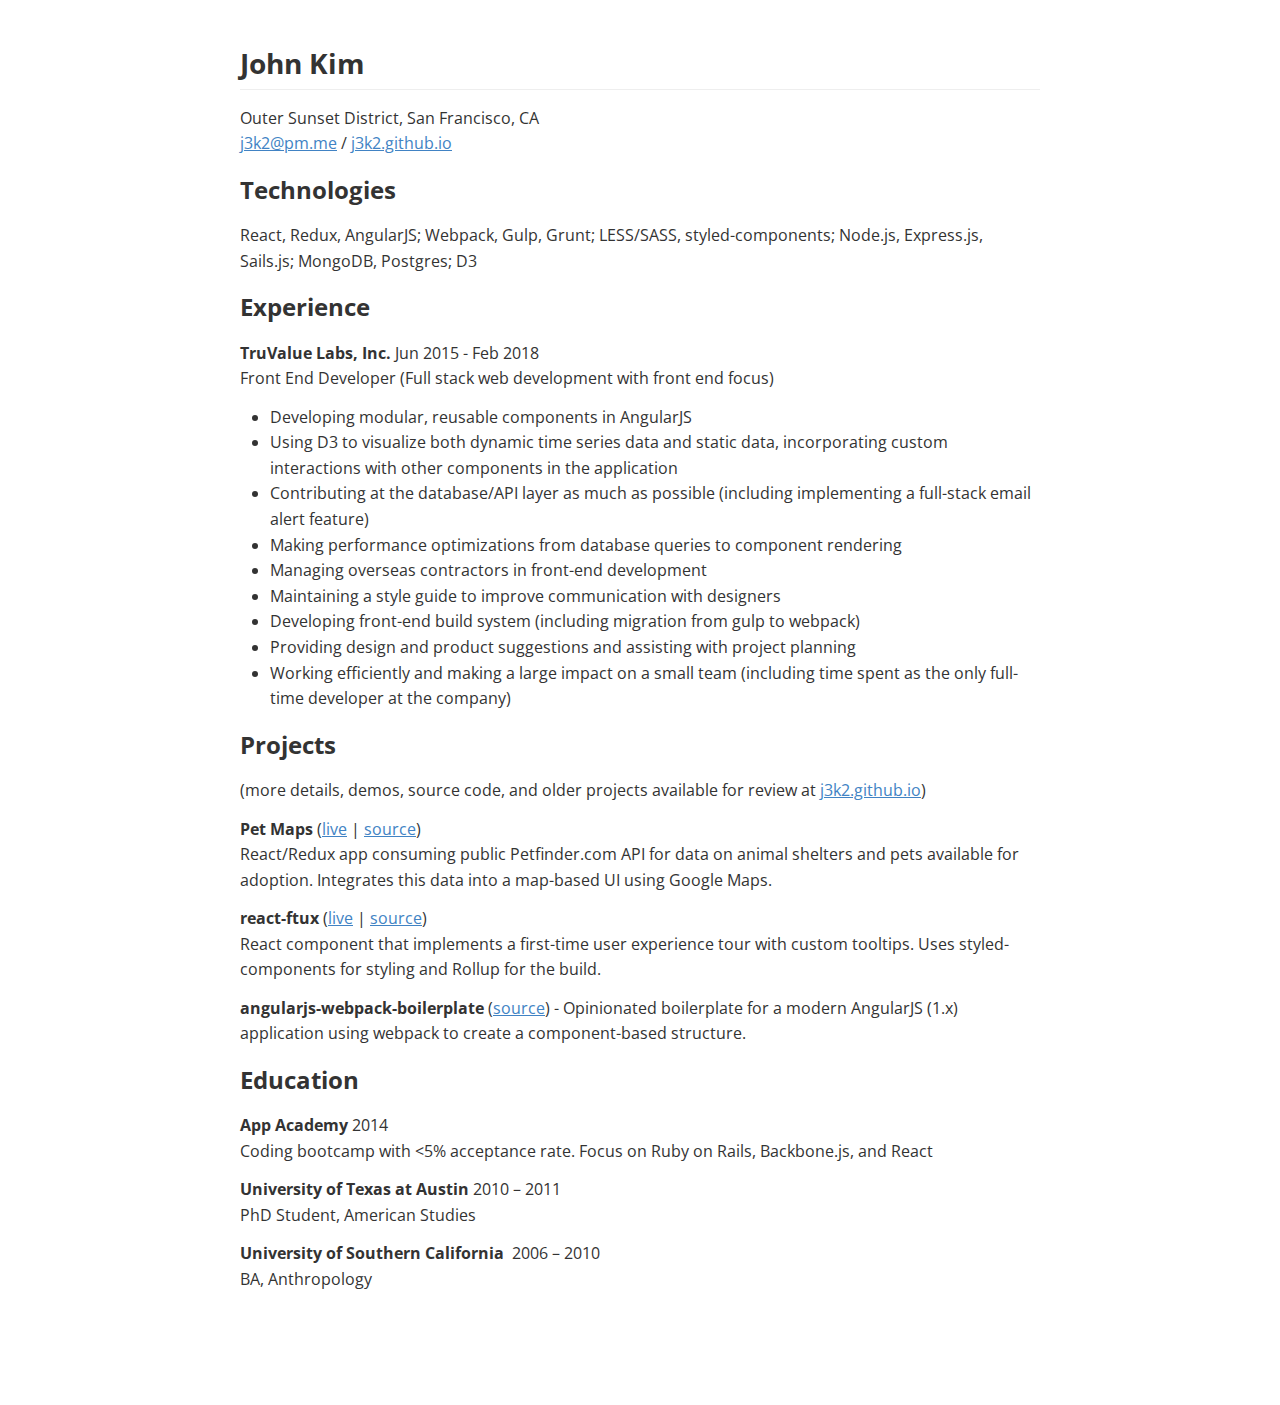
==== john_kim_resume.html @ e8c44da6 "update resume and refactor" ====
<!doctype html>
<html>
<head>
<meta charset='UTF-8'><meta name='viewport' content='width=device-width initial-scale=1'>
<title></title><link href='https://fonts.loli.net/css?family=Open+Sans:400italic,700italic,700,400&subset=latin,latin-ext' rel='stylesheet' type='text/css' /><style type='text/css'>html {overflow-x: initial !important;}:root { --bg-color:#ffffff; --text-color:#333333; --select-text-bg-color:#B5D6FC; --select-text-font-color:auto; --monospace:"Lucida Console",Consolas,"Courier",monospace; }
html { font-size: 14px; background-color: var(--bg-color); color: var(--text-color); font-family: "Helvetica Neue", Helvetica, Arial, sans-serif; -webkit-font-smoothing: antialiased; }
body { margin: 0px; padding: 0px; height: auto; bottom: 0px; top: 0px; left: 0px; right: 0px; font-size: 1rem; line-height: 1.42857; overflow-x: hidden; background: inherit; tab-size: 4; }
iframe { margin: auto; }
a.url { word-break: break-all; }
a:active, a:hover { outline: 0px; }
.in-text-selection, ::selection { text-shadow: none; background: var(--select-text-bg-color); color: var(--select-text-font-color); }
#write { margin: 0px auto; height: auto; width: inherit; word-break: normal; overflow-wrap: break-word; position: relative; white-space: normal; overflow-x: visible; padding-top: 40px; }
#write.first-line-indent p { text-indent: 2em; }
#write.first-line-indent li p, #write.first-line-indent p * { text-indent: 0px; }
#write.first-line-indent li { margin-left: 2em; }
.for-image #write { padding-left: 8px; padding-right: 8px; }
body.typora-export { padding-left: 30px; padding-right: 30px; }
.typora-export .footnote-line, .typora-export li, .typora-export p { white-space: pre-wrap; }
@media screen and (max-width: 500px) {
  body.typora-export { padding-left: 0px; padding-right: 0px; }
  #write { padding-left: 20px; padding-right: 20px; }
  .CodeMirror-sizer { margin-left: 0px !important; }
  .CodeMirror-gutters { display: none !important; }
}
#write li > figure:last-child { margin-bottom: 0.5rem; }
#write ol, #write ul { position: relative; }
img { max-width: 100%; vertical-align: middle; }
button, input, select, textarea { color: inherit; font: inherit; }
input[type="checkbox"], input[type="radio"] { line-height: normal; padding: 0px; }
*, ::after, ::before { box-sizing: border-box; }
#write h1, #write h2, #write h3, #write h4, #write h5, #write h6, #write p, #write pre { width: inherit; }
#write h1, #write h2, #write h3, #write h4, #write h5, #write h6, #write p { position: relative; }
p { line-height: inherit; }
h1, h2, h3, h4, h5, h6 { break-after: avoid-page; break-inside: avoid; orphans: 2; }
p { orphans: 4; }
h1 { font-size: 2rem; }
h2 { font-size: 1.8rem; }
h3 { font-size: 1.6rem; }
h4 { font-size: 1.4rem; }
h5 { font-size: 1.2rem; }
h6 { font-size: 1rem; }
.md-math-block, .md-rawblock, h1, h2, h3, h4, h5, h6, p { margin-top: 1rem; margin-bottom: 1rem; }
.hidden { display: none; }
.md-blockmeta { color: rgb(204, 204, 204); font-weight: 700; font-style: italic; }
a { cursor: pointer; }
sup.md-footnote { padding: 2px 4px; background-color: rgba(238, 238, 238, 0.7); color: rgb(85, 85, 85); border-radius: 4px; cursor: pointer; }
sup.md-footnote a, sup.md-footnote a:hover { color: inherit; text-transform: inherit; text-decoration: inherit; }
#write input[type="checkbox"] { cursor: pointer; width: inherit; height: inherit; }
figure { overflow-x: auto; margin: 1.2em 0px; max-width: calc(100% + 16px); padding: 0px; }
figure > table { margin: 0px !important; }
tr { break-inside: avoid; break-after: auto; }
thead { display: table-header-group; }
table { border-collapse: collapse; border-spacing: 0px; width: 100%; overflow: auto; break-inside: auto; text-align: left; }
table.md-table td { min-width: 32px; }
.CodeMirror-gutters { border-right: 0px; background-color: inherit; }
.CodeMirror-linenumber { user-select: none; }
.CodeMirror { text-align: left; }
.CodeMirror-placeholder { opacity: 0.3; }
.CodeMirror pre { padding: 0px 4px; }
.CodeMirror-lines { padding: 0px; }
div.hr:focus { cursor: none; }
#write pre { white-space: pre-wrap; }
#write.fences-no-line-wrapping pre { white-space: pre; }
#write pre.ty-contain-cm { white-space: normal; }
.CodeMirror-gutters { margin-right: 4px; }
.md-fences { font-size: 0.9rem; display: block; break-inside: avoid; text-align: left; overflow: visible; white-space: pre; background: inherit; position: relative !important; }
.md-diagram-panel { width: 100%; margin-top: 10px; text-align: center; padding-top: 0px; padding-bottom: 8px; overflow-x: auto; }
#write .md-fences.mock-cm { white-space: pre-wrap; }
.md-fences.md-fences-with-lineno { padding-left: 0px; }
#write.fences-no-line-wrapping .md-fences.mock-cm { white-space: pre; overflow-x: auto; }
.md-fences.mock-cm.md-fences-with-lineno { padding-left: 8px; }
.CodeMirror-line, twitterwidget { break-inside: avoid; }
.footnotes { opacity: 0.8; font-size: 0.9rem; margin-top: 1em; margin-bottom: 1em; }
.footnotes + .footnotes { margin-top: 0px; }
.md-reset { margin: 0px; padding: 0px; border: 0px; outline: 0px; vertical-align: top; background: 0px 0px; text-decoration: none; text-shadow: none; float: none; position: static; width: auto; height: auto; white-space: nowrap; cursor: inherit; -webkit-tap-highlight-color: transparent; line-height: normal; font-weight: 400; text-align: left; box-sizing: content-box; direction: ltr; }
li div { padding-top: 0px; }
blockquote { margin: 1rem 0px; }
li .mathjax-block, li p { margin: 0.5rem 0px; }
li { margin: 0px; position: relative; }
blockquote > :last-child { margin-bottom: 0px; }
blockquote > :first-child, li > :first-child { margin-top: 0px; }
.footnotes-area { color: rgb(136, 136, 136); margin-top: 0.714rem; padding-bottom: 0.143rem; white-space: normal; }
#write .footnote-line { white-space: pre-wrap; }
@media print {
  body, html { border: 1px solid transparent; height: 99%; break-after: avoid; break-before: avoid; }
  #write { margin-top: 0px; padding-top: 0px; border-color: transparent !important; }
  .typora-export * { -webkit-print-color-adjust: exact; }
  html.blink-to-pdf { font-size: 13px; }
  .typora-export #write { padding-left: 32px; padding-right: 32px; padding-bottom: 0px; break-after: avoid; }
  .typora-export #write::after { height: 0px; }
}
.footnote-line { margin-top: 0.714em; font-size: 0.7em; }
a img, img a { cursor: pointer; }
pre.md-meta-block { font-size: 0.8rem; min-height: 0.8rem; white-space: pre-wrap; background: rgb(204, 204, 204); display: block; overflow-x: hidden; }
p > .md-image:only-child:not(.md-img-error) img, p > img:only-child { display: block; margin: auto; }
p > .md-image:only-child { display: inline-block; width: 100%; }
#write .MathJax_Display { margin: 0.8em 0px 0px; }
.md-math-block { width: 100%; }
.md-math-block:not(:empty)::after { display: none; }
[contenteditable="true"]:active, [contenteditable="true"]:focus { outline: 0px; box-shadow: none; }
.md-task-list-item { position: relative; list-style-type: none; }
.task-list-item.md-task-list-item { padding-left: 0px; }
.md-task-list-item > input { position: absolute; top: 0px; left: 0px; margin-left: -1.2em; margin-top: calc(1em - 10px); border: none; }
.math { font-size: 1rem; }
.md-toc { min-height: 3.58rem; position: relative; font-size: 0.9rem; border-radius: 10px; }
.md-toc-content { position: relative; margin-left: 0px; }
.md-toc-content::after, .md-toc::after { display: none; }
.md-toc-item { display: block; color: rgb(65, 131, 196); }
.md-toc-item a { text-decoration: none; }
.md-toc-inner:hover { text-decoration: underline; }
.md-toc-inner { display: inline-block; cursor: pointer; }
.md-toc-h1 .md-toc-inner { margin-left: 0px; font-weight: 700; }
.md-toc-h2 .md-toc-inner { margin-left: 2em; }
.md-toc-h3 .md-toc-inner { margin-left: 4em; }
.md-toc-h4 .md-toc-inner { margin-left: 6em; }
.md-toc-h5 .md-toc-inner { margin-left: 8em; }
.md-toc-h6 .md-toc-inner { margin-left: 10em; }
@media screen and (max-width: 48em) {
  .md-toc-h3 .md-toc-inner { margin-left: 3.5em; }
  .md-toc-h4 .md-toc-inner { margin-left: 5em; }
  .md-toc-h5 .md-toc-inner { margin-left: 6.5em; }
  .md-toc-h6 .md-toc-inner { margin-left: 8em; }
}
a.md-toc-inner { font-size: inherit; font-style: inherit; font-weight: inherit; line-height: inherit; }
.footnote-line a:not(.reversefootnote) { color: inherit; }
.md-attr { display: none; }
.md-fn-count::after { content: "."; }
code, pre, samp, tt { font-family: var(--monospace); }
kbd { margin: 0px 0.1em; padding: 0.1em 0.6em; font-size: 0.8em; color: rgb(36, 39, 41); background: rgb(255, 255, 255); border: 1px solid rgb(173, 179, 185); border-radius: 3px; box-shadow: rgba(12, 13, 14, 0.2) 0px 1px 0px, rgb(255, 255, 255) 0px 0px 0px 2px inset; white-space: nowrap; vertical-align: middle; }
.md-comment { color: rgb(162, 127, 3); opacity: 0.8; font-family: var(--monospace); }
code { text-align: left; vertical-align: initial; }
a.md-print-anchor { white-space: pre !important; border-width: initial !important; border-style: none !important; border-color: initial !important; display: inline-block !important; position: absolute !important; width: 1px !important; right: 0px !important; outline: 0px !important; background: 0px 0px !important; text-decoration: initial !important; text-shadow: initial !important; }
.md-inline-math .MathJax_SVG .noError { display: none !important; }
.html-for-mac .inline-math-svg .MathJax_SVG { vertical-align: 0.2px; }
.md-math-block .MathJax_SVG_Display { text-align: center; margin: 0px; position: relative; text-indent: 0px; max-width: none; max-height: none; min-height: 0px; min-width: 100%; width: auto; overflow-y: hidden; display: block !important; }
.MathJax_SVG_Display, .md-inline-math .MathJax_SVG_Display { width: auto; margin: inherit; display: inline-block !important; }
.MathJax_SVG .MJX-monospace { font-family: var(--monospace); }
.MathJax_SVG .MJX-sans-serif { font-family: sans-serif; }
.MathJax_SVG { display: inline; font-style: normal; font-weight: 400; line-height: normal; zoom: 90%; text-indent: 0px; text-align: left; text-transform: none; letter-spacing: normal; word-spacing: normal; overflow-wrap: normal; white-space: nowrap; float: none; direction: ltr; max-width: none; max-height: none; min-width: 0px; min-height: 0px; border: 0px; padding: 0px; margin: 0px; }
.MathJax_SVG * { transition: none 0s ease 0s; }
.MathJax_SVG_Display svg { vertical-align: middle !important; margin-bottom: 0px !important; margin-top: 0px !important; }
.os-windows.monocolor-emoji .md-emoji { font-family: "Segoe UI Symbol", sans-serif; }
.md-diagram-panel > svg { max-width: 100%; }
[lang="mermaid"] svg, [lang="flow"] svg { max-width: 100%; height: auto; }
[lang="mermaid"] .node text { font-size: 1rem; }
table tr th { border-bottom: 0px; }
video { max-width: 100%; display: block; margin: 0px auto; }
iframe { max-width: 100%; width: 100%; border: none; }
.highlight td, .highlight tr { border: 0px; }
svg[id^="mermaidChart"] { line-height: 1em; }
mark { background: rgb(255, 255, 0); color: rgb(0, 0, 0); }
.md-html-inline .md-plain, .md-html-inline strong, mark .md-inline-math, mark strong { color: inherit; }
mark .md-meta { color: rgb(0, 0, 0); opacity: 0.3 !important; }


:root {
    --side-bar-bg-color: #fafafa;
    --control-text-color: #777;
}

@include-when-export url(https://fonts.loli.net/css?family=Open+Sans:400italic,700italic,700,400&subset=latin,latin-ext);

html {
    font-size: 16px;
}

body {
    font-family: "Open Sans","Clear Sans","Helvetica Neue",Helvetica,Arial,sans-serif;
    color: rgb(51, 51, 51);
    line-height: 1.6;
}

#write {
    max-width: 860px;
  	margin: 0 auto;
  	padding: 30px;
    padding-bottom: 100px;
}
#write > ul:first-child,
#write > ol:first-child{
    margin-top: 30px;
}

a {
    color: #4183C4;
}
h1,
h2,
h3,
h4,
h5,
h6 {
    position: relative;
    margin-top: 1rem;
    margin-bottom: 1rem;
    font-weight: bold;
    line-height: 1.4;
    cursor: text;
}
h1:hover a.anchor,
h2:hover a.anchor,
h3:hover a.anchor,
h4:hover a.anchor,
h5:hover a.anchor,
h6:hover a.anchor {
    text-decoration: none;
}
h1 tt,
h1 code {
    font-size: inherit;
}
h2 tt,
h2 code {
    font-size: inherit;
}
h3 tt,
h3 code {
    font-size: inherit;
}
h4 tt,
h4 code {
    font-size: inherit;
}
h5 tt,
h5 code {
    font-size: inherit;
}
h6 tt,
h6 code {
    font-size: inherit;
}
h1 {
    padding-bottom: .3em;
    font-size: 2.25em;
    line-height: 1.2;
    border-bottom: 1px solid #eee;
}
h2 {
   padding-bottom: .3em;
    font-size: 1.75em;
    line-height: 1.225;
    border-bottom: 1px solid #eee;
}
h3 {
    font-size: 1.5em;
    line-height: 1.43;
}
h4 {
    font-size: 1.25em;
}
h5 {
    font-size: 1em;
}
h6 {
   font-size: 1em;
    color: #777;
}
p,
blockquote,
ul,
ol,
dl,
table{
    margin: 0.8em 0;
}
li>ol,
li>ul {
    margin: 0 0;
}
hr {
    height: 2px;
    padding: 0;
    margin: 16px 0;
    background-color: #e7e7e7;
    border: 0 none;
    overflow: hidden;
    box-sizing: content-box;
}

li p.first {
    display: inline-block;
}
ul,
ol {
    padding-left: 30px;
}
ul:first-child,
ol:first-child {
    margin-top: 0;
}
ul:last-child,
ol:last-child {
    margin-bottom: 0;
}
blockquote {
    border-left: 4px solid #dfe2e5;
    padding: 0 15px;
    color: #777777;
}
blockquote blockquote {
    padding-right: 0;
}
table {
    padding: 0;
    word-break: initial;
}
table tr {
    border-top: 1px solid #dfe2e5;
    margin: 0;
    padding: 0;
}
table tr:nth-child(2n),
thead {
    background-color: #f8f8f8;
}
table tr th {
    font-weight: bold;
    border: 1px solid #dfe2e5;
    border-bottom: 0;
    margin: 0;
    padding: 6px 13px;
}
table tr td {
    border: 1px solid #dfe2e5;
    margin: 0;
    padding: 6px 13px;
}
table tr th:first-child,
table tr td:first-child {
    margin-top: 0;
}
table tr th:last-child,
table tr td:last-child {
    margin-bottom: 0;
}

.CodeMirror-lines {
    padding-left: 4px;
}

.code-tooltip {
    box-shadow: 0 1px 1px 0 rgba(0,28,36,.3);
    border-top: 1px solid #eef2f2;
}

.md-fences,
code,
tt {
    border: 1px solid #e7eaed;
    background-color: #f8f8f8;
    border-radius: 3px;
    padding: 0;
    padding: 2px 4px 0px 4px;
    font-size: 0.9em;
}

code {
    background-color: #f3f4f4;
    padding: 0 2px 0 2px;
}

.md-fences {
    margin-bottom: 15px;
    margin-top: 15px;
    padding-top: 8px;
    padding-bottom: 6px;
}


.md-task-list-item > input {
  margin-left: -1.3em;
}

@media print {
    html {
        font-size: 13px;
    }
    table,
    pre {
        page-break-inside: avoid;
    }
    pre {
        word-wrap: break-word;
    }
}

.md-fences {
	background-color: #f8f8f8;
}
#write pre.md-meta-block {
	padding: 1rem;
    font-size: 85%;
    line-height: 1.45;
    background-color: #f7f7f7;
    border: 0;
    border-radius: 3px;
    color: #777777;
    margin-top: 0 !important;
}

.mathjax-block>.code-tooltip {
	bottom: .375rem;
}

.md-mathjax-midline {
    background: #fafafa;
}

#write>h3.md-focus:before{
	left: -1.5625rem;
	top: .375rem;
}
#write>h4.md-focus:before{
	left: -1.5625rem;
	top: .285714286rem;
}
#write>h5.md-focus:before{
	left: -1.5625rem;
	top: .285714286rem;
}
#write>h6.md-focus:before{
	left: -1.5625rem;
	top: .285714286rem;
}
.md-image>.md-meta {
    /*border: 1px solid #ddd;*/
    border-radius: 3px;
    padding: 2px 0px 0px 4px;
    font-size: 0.9em;
    color: inherit;
}

.md-tag {
    color: #a7a7a7;
    opacity: 1;
}

.md-toc { 
    margin-top:20px;
    padding-bottom:20px;
}

.sidebar-tabs {
    border-bottom: none;
}

#typora-quick-open {
    border: 1px solid #ddd;
    background-color: #f8f8f8;
}

#typora-quick-open-item {
    background-color: #FAFAFA;
    border-color: #FEFEFE #e5e5e5 #e5e5e5 #eee;
    border-style: solid;
    border-width: 1px;
}

/** focus mode */
.on-focus-mode blockquote {
    border-left-color: rgba(85, 85, 85, 0.12);
}

header, .context-menu, .megamenu-content, footer{
    font-family: "Segoe UI", "Arial", sans-serif;
}

.file-node-content:hover .file-node-icon,
.file-node-content:hover .file-node-open-state{
    visibility: visible;
}

.mac-seamless-mode #typora-sidebar {
    background-color: #fafafa;
    background-color: var(--side-bar-bg-color);
}

.md-lang {
    color: #b4654d;
}

.html-for-mac .context-menu {
    --item-hover-bg-color: #E6F0FE;
}

#md-notification .btn {
    border: 0;
}

.dropdown-menu .divider {
    border-color: #e5e5e5;
}

.ty-preferences .window-content {
    background-color: #fafafa;
}

.ty-preferences .nav-group-item.active {
    color: white;
    background: #999;
}


</style>
</head>
<body class='typora-export' >
<div  id='write'  class = 'is-node'><h2><a name="john-kim" class="md-header-anchor"></a><span>John Kim</span></h2><p><span>Outer Sunset District, San Francisco, CA</span>
<a href='mailto:j3k2@pm.me'><span>j3k2@pm.me</span></a><span> / </span><a href='https://j3k2.github.io'><span>j3k2.github.io</span></a></p><h3><a name="technologies" class="md-header-anchor"></a><span>Technologies</span></h3><p><span>React, Redux, AngularJS; Webpack, Gulp, Grunt; LESS/SASS, styled-components; Node.js, Express.js, Sails.js; MongoDB, Postgres; D3</span></p><h3><a name="experience" class="md-header-anchor"></a><span>Experience</span></h3><p><strong><span>TruValue Labs, Inc.</span></strong><span> Jun 2015 - Feb 2018 </span>
<span>Front End Developer (Full stack web development with front end focus)</span></p><ul><li><span>Developing modular, reusable components in AngularJS</span></li><li><span>Using D3 to visualize both dynamic time series data and static data, incorporating custom interactions with other components in the application</span></li><li><span>Contributing at the database/API layer as much as possible (including implementing a full-stack email alert feature)</span></li><li><span>Making performance optimizations from database queries to component rendering</span></li><li><span>Managing overseas contractors in front-end development</span></li><li><span>Maintaining a style guide to improve communication with designers</span></li><li><span>Developing front-end build system (including migration from gulp to webpack)</span></li><li><span>Providing design and product suggestions and assisting with project planning </span></li><li><span>Working efficiently and making a large impact on a small team (including time spent as the only full-time developer at the company)</span></li></ul><h3><a name="projects" class="md-header-anchor"></a><span>Projects</span></h3><p><span>(more details, demos, source code, and older projects available for review at </span><a href='https://j3k2.github.io'><span>j3k2.github.io</span></a><span>)</span></p><p><strong><span>Pet Maps</span></strong><span> (</span><a href='https://pet-maps.herokuapp.com'><span>live</span></a><span> | </span><a href='https://github.com/j3k2/pet-maps'><span>source</span></a><span>)</span>
<span>React/Redux app consuming public Petfinder.com API for data on animal shelters and pets available for adoption. Integrates this data into a map-based UI using Google Maps.</span></p><p><strong><span>react-ftux</span></strong><span> (</span><a href='j3k2.github.io/react-ftux'><span>live</span></a><span> | </span><a href='https://github.com/j3k2/react-ftux'><span>source</span></a><span>)</span>
<span>React component that implements a first-time user experience tour with custom tooltips. Uses styled-components for styling and Rollup for the build.</span></p><p><strong><span>angularjs-webpack-boilerplate</span></strong><span> (</span><a href='https://github.com/j3k2/angularjs-webpack-boilerplate'><span>source</span></a><span>) - Opinionated boilerplate for a modern AngularJS (1.x) application using webpack to create a component-based structure.</span></p><h3><a name="education" class="md-header-anchor"></a><span>Education</span></h3><p><strong><span>App Academy</span></strong><span> 2014</span>
<span>Coding bootcamp with &lt;5% acceptance rate. Focus on Ruby on Rails, Backbone.js, and React</span></p><p><strong><span>University of Texas at Austin</span></strong><span> 2010 – 2011 </span>
<span>PhD Student, American Studies</span></p><p><strong><span>University of Southern California</span></strong><span>  2006 – 2010</span>
<span>BA, Anthropology</span></p></div>
</body>
</html>
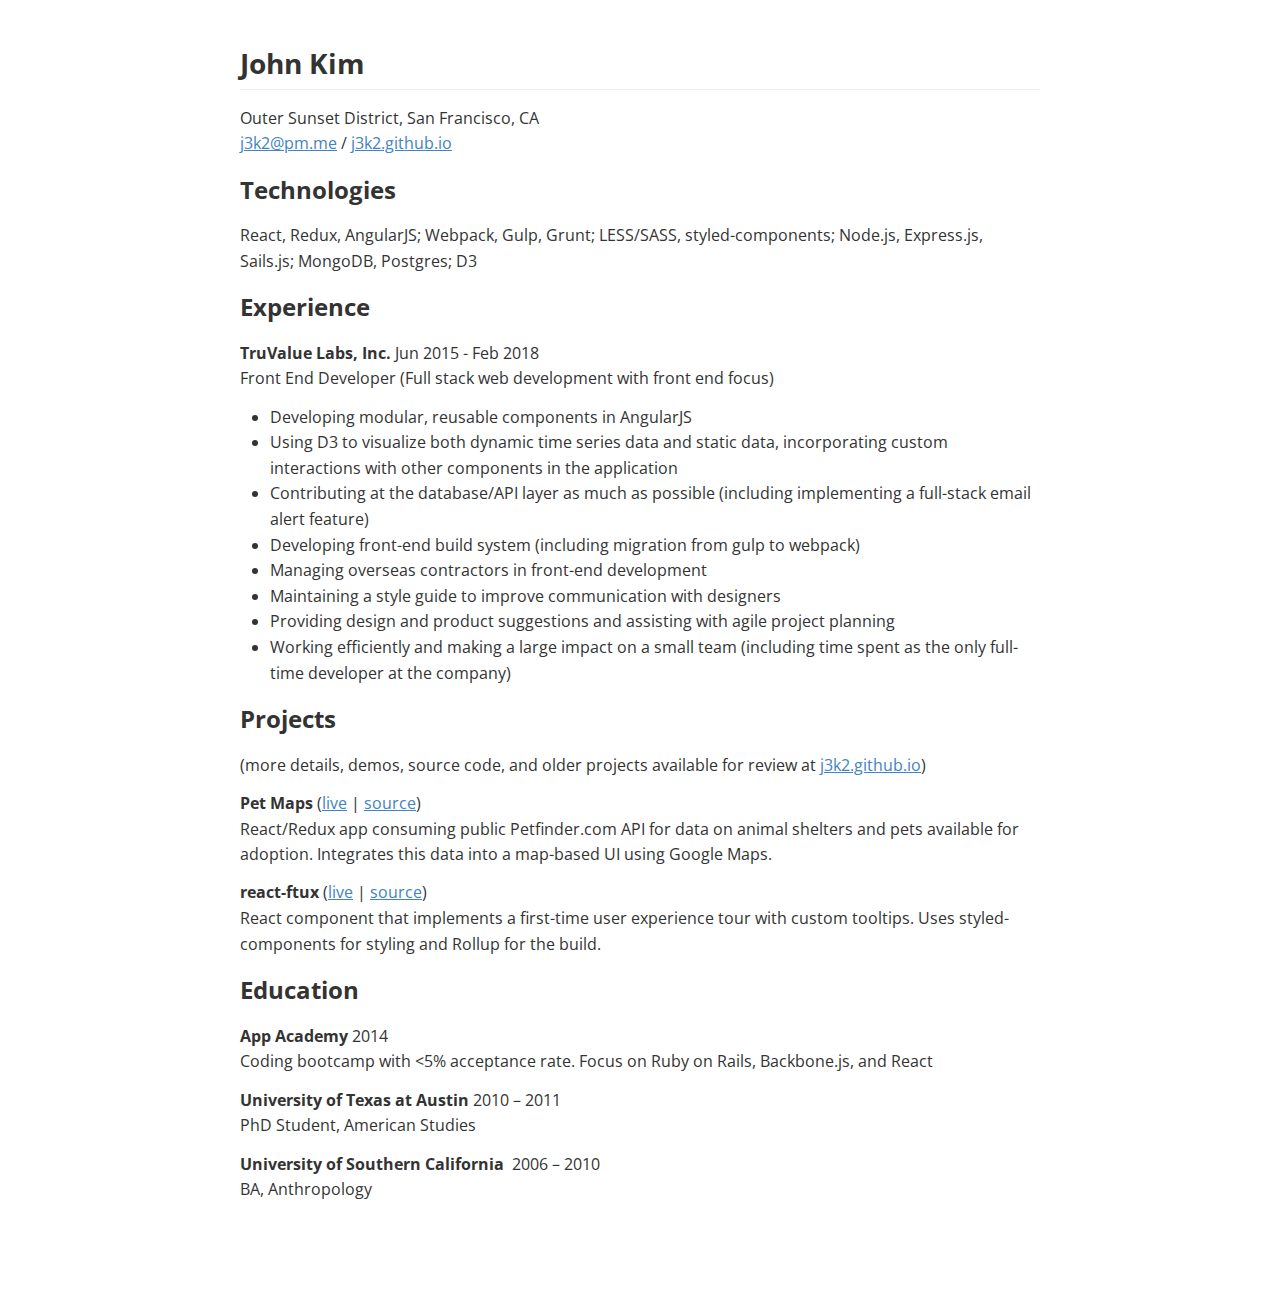
==== commit 33866b36: "update resume and links" ====
--- a/john_kim_resume.html
+++ b/john_kim_resume.html
@@ -2,7 +2,7 @@
 <html>
 <head>
 <meta charset='UTF-8'><meta name='viewport' content='width=device-width initial-scale=1'>
-<title></title><link href='https://fonts.loli.net/css?family=Open+Sans:400italic,700italic,700,400&subset=latin,latin-ext' rel='stylesheet' type='text/css' /><style type='text/css'>html {overflow-x: initial !important;}:root { --bg-color:#ffffff; --text-color:#333333; --select-text-bg-color:#B5D6FC; --select-text-font-color:auto; --monospace:"Lucida Console",Consolas,"Courier",monospace; }
+<title>john_kim_resume</title><link href='https://fonts.loli.net/css?family=Open+Sans:400italic,700italic,700,400&subset=latin,latin-ext' rel='stylesheet' type='text/css' /><style type='text/css'>html {overflow-x: initial !important;}:root { --bg-color:#ffffff; --text-color:#333333; --select-text-bg-color:#B5D6FC; --select-text-font-color:auto; --monospace:"Lucida Console",Consolas,"Courier",monospace; }
 html { font-size: 14px; background-color: var(--bg-color); color: var(--text-color); font-family: "Helvetica Neue", Helvetica, Arial, sans-serif; -webkit-font-smoothing: antialiased; }
 body { margin: 0px; padding: 0px; height: auto; bottom: 0px; top: 0px; left: 0px; right: 0px; font-size: 1rem; line-height: 1.42857; overflow-x: hidden; background: inherit; tab-size: 4; }
 iframe { margin: auto; }
@@ -506,9 +506,9 @@
 <body class='typora-export' >
 <div  id='write'  class = 'is-node'><h2><a name="john-kim" class="md-header-anchor"></a><span>John Kim</span></h2><p><span>Outer Sunset District, San Francisco, CA</span>
 <a href='mailto:j3k2@pm.me'><span>j3k2@pm.me</span></a><span> / </span><a href='https://j3k2.github.io'><span>j3k2.github.io</span></a></p><h3><a name="technologies" class="md-header-anchor"></a><span>Technologies</span></h3><p><span>React, Redux, AngularJS; Webpack, Gulp, Grunt; LESS/SASS, styled-components; Node.js, Express.js, Sails.js; MongoDB, Postgres; D3</span></p><h3><a name="experience" class="md-header-anchor"></a><span>Experience</span></h3><p><strong><span>TruValue Labs, Inc.</span></strong><span> Jun 2015 - Feb 2018 </span>
-<span>Front End Developer (Full stack web development with front end focus)</span></p><ul><li><span>Developing modular, reusable components in AngularJS</span></li><li><span>Using D3 to visualize both dynamic time series data and static data, incorporating custom interactions with other components in the application</span></li><li><span>Contributing at the database/API layer as much as possible (including implementing a full-stack email alert feature)</span></li><li><span>Making performance optimizations from database queries to component rendering</span></li><li><span>Managing overseas contractors in front-end development</span></li><li><span>Maintaining a style guide to improve communication with designers</span></li><li><span>Developing front-end build system (including migration from gulp to webpack)</span></li><li><span>Providing design and product suggestions and assisting with project planning </span></li><li><span>Working efficiently and making a large impact on a small team (including time spent as the only full-time developer at the company)</span></li></ul><h3><a name="projects" class="md-header-anchor"></a><span>Projects</span></h3><p><span>(more details, demos, source code, and older projects available for review at </span><a href='https://j3k2.github.io'><span>j3k2.github.io</span></a><span>)</span></p><p><strong><span>Pet Maps</span></strong><span> (</span><a href='https://pet-maps.herokuapp.com'><span>live</span></a><span> | </span><a href='https://github.com/j3k2/pet-maps'><span>source</span></a><span>)</span>
+<span>Front End Developer (Full stack web development with front end focus)</span></p><ul><li><span>Developing modular, reusable components in AngularJS</span></li><li><span>Using D3 to visualize both dynamic time series data and static data, incorporating custom interactions with other components in the application</span></li><li><span>Contributing at the database/API layer as much as possible (including implementing a full-stack email alert feature)</span></li><li><span>Developing front-end build system (including migration from gulp to webpack)</span></li><li><span>Managing overseas contractors in front-end development</span></li><li><span>Maintaining a style guide to improve communication with designers</span></li><li><span>Providing design and product suggestions and assisting with agile project planning </span></li><li><span>Working efficiently and making a large impact on a small team (including time spent as the only full-time developer at the company)</span></li></ul><h3><a name="projects" class="md-header-anchor"></a><span>Projects</span></h3><p><span>(more details, demos, source code, and older projects available for review at </span><a href='https://j3k2.github.io'><span>j3k2.github.io</span></a><span>)</span></p><p><strong><span>Pet Maps</span></strong><span> (</span><a href='https://pet-maps.herokuapp.com'><span>live</span></a><span> | </span><a href='https://github.com/j3k2/pet-maps'><span>source</span></a><span>)</span>
 <span>React/Redux app consuming public Petfinder.com API for data on animal shelters and pets available for adoption. Integrates this data into a map-based UI using Google Maps.</span></p><p><strong><span>react-ftux</span></strong><span> (</span><a href='j3k2.github.io/react-ftux'><span>live</span></a><span> | </span><a href='https://github.com/j3k2/react-ftux'><span>source</span></a><span>)</span>
-<span>React component that implements a first-time user experience tour with custom tooltips. Uses styled-components for styling and Rollup for the build.</span></p><p><strong><span>angularjs-webpack-boilerplate</span></strong><span> (</span><a href='https://github.com/j3k2/angularjs-webpack-boilerplate'><span>source</span></a><span>) - Opinionated boilerplate for a modern AngularJS (1.x) application using webpack to create a component-based structure.</span></p><h3><a name="education" class="md-header-anchor"></a><span>Education</span></h3><p><strong><span>App Academy</span></strong><span> 2014</span>
+<span>React component that implements a first-time user experience tour with custom tooltips. Uses styled-components for styling and Rollup for the build.</span></p><h3><a name="education" class="md-header-anchor"></a><span>Education</span></h3><p><strong><span>App Academy</span></strong><span> 2014</span>
 <span>Coding bootcamp with &lt;5% acceptance rate. Focus on Ruby on Rails, Backbone.js, and React</span></p><p><strong><span>University of Texas at Austin</span></strong><span> 2010 – 2011 </span>
 <span>PhD Student, American Studies</span></p><p><strong><span>University of Southern California</span></strong><span>  2006 – 2010</span>
 <span>BA, Anthropology</span></p></div>
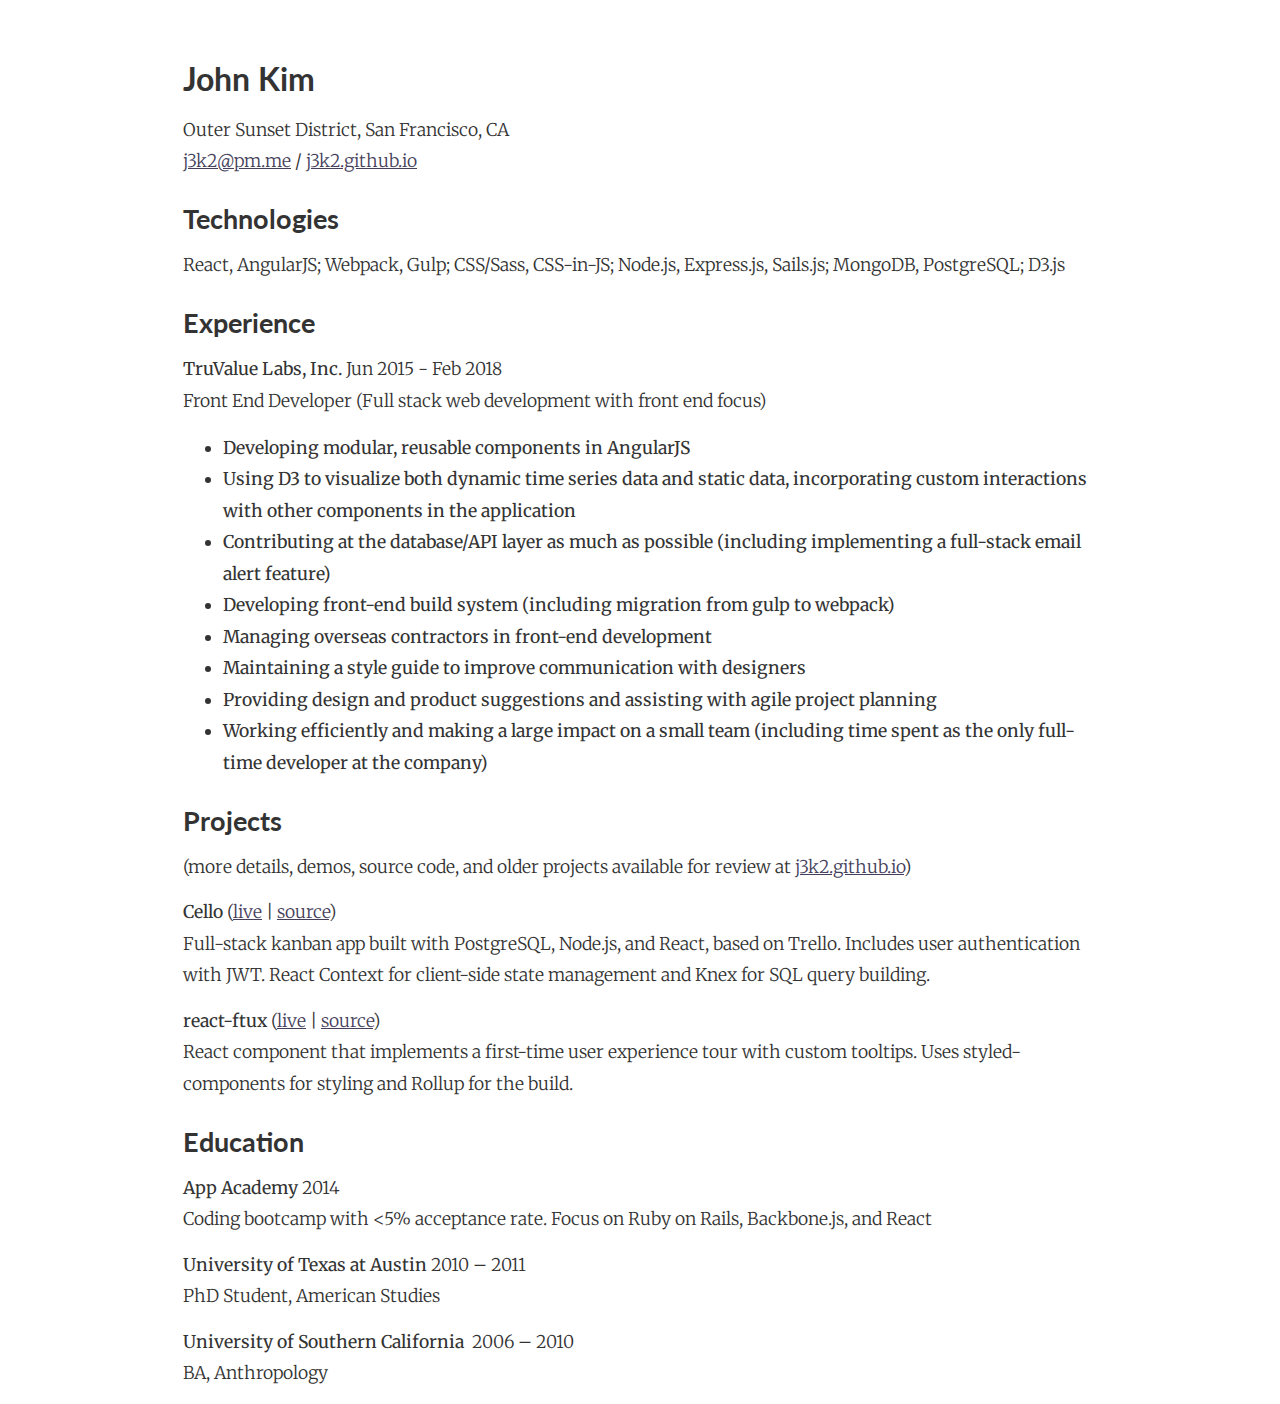
==== commit 9a3e6ba7: "update projects and resume" ====
--- a/john_kim_resume.html
+++ b/john_kim_resume.html
@@ -2,7 +2,7 @@
 <html>
 <head>
 <meta charset='UTF-8'><meta name='viewport' content='width=device-width initial-scale=1'>
-<title>john_kim_resume</title><link href='https://fonts.loli.net/css?family=Open+Sans:400italic,700italic,700,400&subset=latin,latin-ext' rel='stylesheet' type='text/css' /><style type='text/css'>html {overflow-x: initial !important;}:root { --bg-color:#ffffff; --text-color:#333333; --select-text-bg-color:#B5D6FC; --select-text-font-color:auto; --monospace:"Lucida Console",Consolas,"Courier",monospace; }
+<title></title><link href='https://fonts.loli.net/css?family=Merriweather:900,900italic,300,300italic&subset=latin-ext' rel='stylesheet' type='text/css' /><link href='https://fonts.loli.net/css?family=Lato:900,300&subset=latin-ext' rel='stylesheet' type='text/css' /><style type='text/css'>html {overflow-x: initial !important;}:root { --bg-color:#ffffff; --text-color:#333333; --select-text-bg-color:#B5D6FC; --select-text-font-color:auto; --monospace:"Lucida Console",Consolas,"Courier",monospace; }
 html { font-size: 14px; background-color: var(--bg-color); color: var(--text-color); font-family: "Helvetica Neue", Helvetica, Arial, sans-serif; -webkit-font-smoothing: antialiased; }
 body { margin: 0px; padding: 0px; height: auto; bottom: 0px; top: 0px; left: 0px; right: 0px; font-size: 1rem; line-height: 1.42857; overflow-x: hidden; background: inherit; tab-size: 4; }
 iframe { margin: auto; }
@@ -16,6 +16,7 @@
 .for-image #write { padding-left: 8px; padding-right: 8px; }
 body.typora-export { padding-left: 30px; padding-right: 30px; }
 .typora-export .footnote-line, .typora-export li, .typora-export p { white-space: pre-wrap; }
+.typora-export .task-list-item input { pointer-events: none; }
 @media screen and (max-width: 500px) {
   body.typora-export { padding-left: 0px; padding-right: 0px; }
   #write { padding-left: 20px; padding-right: 20px; }
@@ -24,14 +25,14 @@
 }
 #write li > figure:last-child { margin-bottom: 0.5rem; }
 #write ol, #write ul { position: relative; }
-img { max-width: 100%; vertical-align: middle; }
+img { max-width: 100%; vertical-align: middle; image-orientation: from-image; }
 button, input, select, textarea { color: inherit; font: inherit; }
 input[type="checkbox"], input[type="radio"] { line-height: normal; padding: 0px; }
 *, ::after, ::before { box-sizing: border-box; }
 #write h1, #write h2, #write h3, #write h4, #write h5, #write h6, #write p, #write pre { width: inherit; }
 #write h1, #write h2, #write h3, #write h4, #write h5, #write h6, #write p { position: relative; }
 p { line-height: inherit; }
-h1, h2, h3, h4, h5, h6 { break-after: avoid-page; break-inside: avoid; orphans: 2; }
+h1, h2, h3, h4, h5, h6 { break-after: avoid-page; break-inside: avoid; orphans: 4; }
 p { orphans: 4; }
 h1 { font-size: 2rem; }
 h2 { font-size: 1.8rem; }
@@ -47,7 +48,7 @@
 sup.md-footnote a, sup.md-footnote a:hover { color: inherit; text-transform: inherit; text-decoration: inherit; }
 #write input[type="checkbox"] { cursor: pointer; width: inherit; height: inherit; }
 figure { overflow-x: auto; margin: 1.2em 0px; max-width: calc(100% + 16px); padding: 0px; }
-figure > table { margin: 0px !important; }
+figure > table { margin: 0px; }
 tr { break-inside: avoid; break-after: auto; }
 thead { display: table-header-group; }
 table { border-collapse: collapse; border-spacing: 0px; width: 100%; overflow: auto; break-inside: auto; text-align: left; }
@@ -82,22 +83,24 @@
 .footnotes-area { color: rgb(136, 136, 136); margin-top: 0.714rem; padding-bottom: 0.143rem; white-space: normal; }
 #write .footnote-line { white-space: pre-wrap; }
 @media print {
-  body, html { border: 1px solid transparent; height: 99%; break-after: avoid; break-before: avoid; }
+  body, html { border: 1px solid transparent; height: 99%; break-after: avoid; break-before: avoid; font-variant-ligatures: no-common-ligatures; }
   #write { margin-top: 0px; padding-top: 0px; border-color: transparent !important; }
   .typora-export * { -webkit-print-color-adjust: exact; }
   html.blink-to-pdf { font-size: 13px; }
-  .typora-export #write { padding-left: 32px; padding-right: 32px; padding-bottom: 0px; break-after: avoid; }
+  .typora-export #write { break-after: avoid; }
   .typora-export #write::after { height: 0px; }
+  .is-mac table { break-inside: avoid; }
 }
 .footnote-line { margin-top: 0.714em; font-size: 0.7em; }
 a img, img a { cursor: pointer; }
 pre.md-meta-block { font-size: 0.8rem; min-height: 0.8rem; white-space: pre-wrap; background: rgb(204, 204, 204); display: block; overflow-x: hidden; }
 p > .md-image:only-child:not(.md-img-error) img, p > img:only-child { display: block; margin: auto; }
+#write.first-line-indent p > .md-image:only-child:not(.md-img-error) img { left: -2em; position: relative; }
 p > .md-image:only-child { display: inline-block; width: 100%; }
 #write .MathJax_Display { margin: 0.8em 0px 0px; }
 .md-math-block { width: 100%; }
 .md-math-block:not(:empty)::after { display: none; }
-[contenteditable="true"]:active, [contenteditable="true"]:focus { outline: 0px; box-shadow: none; }
+[contenteditable="true"]:active, [contenteditable="true"]:focus, [contenteditable="false"]:active, [contenteditable="false"]:focus { outline: 0px; box-shadow: none; }
 .md-task-list-item { position: relative; list-style-type: none; }
 .task-list-item.md-task-list-item { padding-left: 0px; }
 .md-task-list-item > input { position: absolute; top: 0px; left: 0px; margin-left: -1.2em; margin-top: calc(1em - 10px); border: none; }
@@ -141,7 +144,7 @@
 .MathJax_SVG_Display svg { vertical-align: middle !important; margin-bottom: 0px !important; margin-top: 0px !important; }
 .os-windows.monocolor-emoji .md-emoji { font-family: "Segoe UI Symbol", sans-serif; }
 .md-diagram-panel > svg { max-width: 100%; }
-[lang="mermaid"] svg, [lang="flow"] svg { max-width: 100%; height: auto; }
+[lang="flow"] svg, [lang="mermaid"] svg { max-width: 100%; height: auto; }
 [lang="mermaid"] .node text { font-size: 1rem; }
 table tr th { border-bottom: 0px; }
 video { max-width: 100%; display: block; margin: 0px auto; }
@@ -151,363 +154,482 @@
 mark { background: rgb(255, 255, 0); color: rgb(0, 0, 0); }
 .md-html-inline .md-plain, .md-html-inline strong, mark .md-inline-math, mark strong { color: inherit; }
 mark .md-meta { color: rgb(0, 0, 0); opacity: 0.3 !important; }
-
+@media print {
+  .typora-export h1, .typora-export h2, .typora-export h3, .typora-export h4, .typora-export h5, .typora-export h6 { break-inside: avoid; }
+}
+
+
+@include-when-export url(https://fonts.loli.net/css?family=Merriweather:900,900italic,300,300italic&subset=latin-ext);
+@include-when-export url(https://fonts.loli.net/css?family=Lato:900,300&subset=latin-ext);
 
 :root {
-    --side-bar-bg-color: #fafafa;
-    --control-text-color: #777;
-}
-
-@include-when-export url(https://fonts.loli.net/css?family=Open+Sans:400italic,700italic,700,400&subset=latin,latin-ext);
-
-html {
-    font-size: 16px;
-}
-
-body {
-    font-family: "Open Sans","Clear Sans","Helvetica Neue",Helvetica,Arial,sans-serif;
-    color: rgb(51, 51, 51);
-    line-height: 1.6;
-}
-
-#write {
-    max-width: 860px;
-  	margin: 0 auto;
-  	padding: 30px;
-    padding-bottom: 100px;
-}
-#write > ul:first-child,
-#write > ol:first-child{
-    margin-top: 30px;
-}
-
-a {
-    color: #4183C4;
-}
+	--control-text-color: #777;
+}
+
+/**
+ * forked from pixyll.com
+ * MIT license
+ */
+
 h1,
+.h1,
+.f1 {
+	font-size: 2rem;
+	line-height: 2.5rem;
+}
 h2,
+.h2,
+.f2 {
+	font-size: 1.5rem;
+	line-height: 2rem;
+}
 h3,
+.h3,
+.f3 {
+	font-size: 1.25rem;
+	line-height: 1.5rem;
+}
+p,
+.p,
+.f4,
 h4,
 h5,
-h6 {
-    position: relative;
-    margin-top: 1rem;
-    margin-bottom: 1rem;
-    font-weight: bold;
-    line-height: 1.4;
-    cursor: text;
-}
-h1:hover a.anchor,
-h2:hover a.anchor,
-h3:hover a.anchor,
-h4:hover a.anchor,
-h5:hover a.anchor,
-h6:hover a.anchor {
-    text-decoration: none;
-}
-h1 tt,
-h1 code {
-    font-size: inherit;
-}
-h2 tt,
-h2 code {
-    font-size: inherit;
-}
-h3 tt,
-h3 code {
-    font-size: inherit;
-}
-h4 tt,
-h4 code {
-    font-size: inherit;
-}
-h5 tt,
-h5 code {
-    font-size: inherit;
-}
-h6 tt,
-h6 code {
-    font-size: inherit;
-}
-h1 {
-    padding-bottom: .3em;
-    font-size: 2.25em;
-    line-height: 1.2;
-    border-bottom: 1px solid #eee;
-}
-h2 {
-   padding-bottom: .3em;
-    font-size: 1.75em;
-    line-height: 1.225;
-    border-bottom: 1px solid #eee;
-}
-h3 {
-    font-size: 1.5em;
-    line-height: 1.43;
-}
+h6,
+dl,
+ol,
+ul,
+pre[cid],
+div[cid],
+#typora-source {
+	font-size: 1.125rem;
+	line-height: 1.5rem;
+}
+
 h4 {
-    font-size: 1.25em;
-}
-h5 {
-    font-size: 1em;
-}
-h6 {
-   font-size: 1em;
-    color: #777;
-}
-p,
-blockquote,
-ul,
-ol,
-dl,
-table{
-    margin: 0.8em 0;
-}
-li>ol,
-li>ul {
-    margin: 0 0;
-}
-hr {
-    height: 2px;
-    padding: 0;
-    margin: 16px 0;
-    background-color: #e7e7e7;
-    border: 0 none;
-    overflow: hidden;
-    box-sizing: content-box;
-}
-
-li p.first {
-    display: inline-block;
-}
-ul,
-ol {
-    padding-left: 30px;
-}
-ul:first-child,
-ol:first-child {
-    margin-top: 0;
-}
-ul:last-child,
-ol:last-child {
-    margin-bottom: 0;
-}
+	font-size: 1.13rem;
+}
+/*
+ Pixyll
+ A simple, beautiful theme for Jekyll that emphasizes content rather than aesthetic fluff.
+ Best served with BASSCSS (http://jxnblk.github.io/basscss)
+ Crafted with <3 by John Otander (@4lpine) - ©2015 John Otander MIT License http://opensource.org/licenses/MIT
+
+*/
+
+body {
+	font-family: "Merriweather", "PT Serif", Georgia, "Times New Roman", "STSong", Serif;
+	line-height: 1.5rem;
+	font-weight: 400;
+}
+
+#write {
+	max-width: 914px;
+	color: #333;
+}
+
+@media only screen and (min-width: 1400px) {
+	#write {
+		max-width: 1100px;
+	}
+}
+
+@media only screen and (min-width: 1700px) {
+	#write {
+		max-width: 1200px;
+	}
+}
+
+img {
+	width: auto;
+	max-width: 100%;
+}
+body {
+	font-size: 1.5rem;
+	box-sizing: border-box;
+	-moz-box-sizing: border-box;
+	-webkit-box-sizing: border-box;
+}
+
+.ty-table-edit {
+	background: #ededed;
+}
+
+table {
+	width: 100%;
+	font-size: 1.125rem;
+}
+table > thead > tr > th,
+table > thead > tr > td,
+table > tbody > tr > th,
+table > tbody > tr > td,
+table > tfoot > tr > th,
+table > tfoot > tr > td {
+	padding: 12px;
+	line-height: 1.2;
+	vertical-align: top;
+	border-top: 1px solid #333;
+}
+table > thead > tr > th {
+	vertical-align: bottom;
+	border-bottom: 2px solid #333;
+}
+table > caption + thead > tr:first-child > th,
+table > caption + thead > tr:first-child > td,
+table > colgroup + thead > tr:first-child > th,
+table > colgroup + thead > tr:first-child > td,
+table > thead:first-child > tr:first-child > th,
+table > thead:first-child > tr:first-child > td {
+	border-top: 0;
+}
+table > tbody + tbody {
+	border-top: 2px solid #333;
+}
+p {
+	font-weight: 300;
+	line-height: 1.5;
+}
+abbr {
+	border-bottom: 1px black dotted;
+	cursor: help;
+}
+pre,
+code {
+	font-family: Menlo, Monaco, "Courier New", monospace;
+}
+
+code,
+.md-fences  {
+	color: #7a7a7a;
+}
+
+.md-fences {
+	padding: 1.125em;
+	margin-bottom: 0.88em;
+	font-size: 1rem;
+	border: 1px solid #7a7a7a;
+	padding-bottom: 0.5rem;
+	padding-top: 0.5rem;
+}
+
 blockquote {
-    border-left: 4px solid #dfe2e5;
-    padding: 0 15px;
-    color: #777777;
-}
-blockquote blockquote {
-    padding-right: 0;
-}
-table {
-    padding: 0;
-    word-break: initial;
-}
-table tr {
-    border-top: 1px solid #dfe2e5;
-    margin: 0;
-    padding: 0;
-}
-table tr:nth-child(2n),
-thead {
-    background-color: #f8f8f8;
-}
-table tr th {
-    font-weight: bold;
-    border: 1px solid #dfe2e5;
-    border-bottom: 0;
-    margin: 0;
-    padding: 6px 13px;
-}
-table tr td {
-    border: 1px solid #dfe2e5;
-    margin: 0;
-    padding: 6px 13px;
-}
-table tr th:first-child,
-table tr td:first-child {
-    margin-top: 0;
-}
-table tr th:last-child,
-table tr td:last-child {
-    margin-bottom: 0;
-}
-
-.CodeMirror-lines {
-    padding-left: 4px;
-}
-
+	padding: 1.33em;
+	font-style: italic;
+	border-left: 5px solid #7a7a7a;
+	color: #555;
+}
+blockquote em {
+	color: #000;
+}
+blockquote footer {
+	font-size: .85rem;
+	font-style: normal;
+	background-color: #fff;
+	color: #7a7a7a;
+	border-color: transparent;
+}
+h1,
+.h1,
+h2,
+.h2,
+h3,
+.h3,
+h4,
+.h4,
+h5,
+.h5,
+h6,
+.h6 {
+	font-family: "Lato", 'Helvetica Neue', Helvetica, sans-serif;
+	font-weight: bold;
+	line-height: 1.2;
+	margin: 1em 0 0.5em;
+}
+@media screen and (min-width: 48em) {
+	.h1,
+	h1 {
+		font-size: 3.250rem;
+	}
+	.h2,
+	h2 {
+		font-size: 2.298rem;
+	}
+	.h3,
+	h3 {
+		font-size: 1.625rem;
+	}
+	.h4,
+	h4 {
+		font-size: 1.3rem;
+	}
+	#write>h4.md-focus:before,
+	#write>h5.md-focus:before,
+	#write>h6.md-focus:before{
+		top: 1px;
+	}
+	.p,
+	p,
+	li {
+		font-size: 1.25rem;
+		line-height: 1.8;
+	}
+	table {
+		font-size: 1.25rem;
+	}
+}
+@media (max-width: 48em) {
+	blockquote {
+		margin-left: 1rem;
+		margin-right: 0;
+		padding: 0.5em;
+	}
+	.h1,
+	h1 {
+		font-size: 2.827rem;
+	}
+	.h2,
+	h2 {
+		font-size: 1.999rem;
+	}
+	.h3,
+	h3 {
+		font-size: 1.413rem;
+	}
+	.h4,
+	h4 {
+		font-size: 1.3rem;
+	}
+}
+@media screen and (min-width: 64em) {
+	.h1,
+	h1 {
+		font-size: 4.498rem;
+	}
+	.h2,
+	h2 {
+		font-size: 2.29rem;
+	}
+	.h3,
+	h3 {
+		font-size: 1.9rem;
+	}
+	.h4,
+	h4 {
+		font-size: 1.591rem;
+	}
+	#write>h4.md-focus:before{
+		top:4px;
+	}
+}
+a {
+	color: #463F5C;
+	text-decoration: underline;
+}
+
+#write {
+	padding-top: 2rem;
+}
+
+#write pre.md-meta-block {
+	min-height: 35px;
+	padding: 0.5em 1em;
+	white-space: pre;
+	border: 0px;
+
+	border-left: 30px #f8f8f8 solid;
+	border-right: 30px #f8f8f8 solid;
+	width: 100vw;
+	max-width: calc(100% + 60px);
+
+	margin-left: -30px;
+	margin-bottom: 2em;
+	margin-top: -2010px;
+	padding-top: 2000px;
+	padding-bottom: 10px;
+	line-height: 1.5em;
+	color: #7a7a7a;
+	background-color: #fafafa;
+	font-family: 'Lato', 'Helvetica Neue', Helvetica, sans-serif;
+	font-weight: 300;
+	clear: both;
+	padding-left: 0;
+	font-size:1.125rem;
+}
+.md-image>.md-meta {
+	color: #463F5C
+}
+.footnotes {
+	font-size:1.1rem;
+}
+.md-tag {
+	font-family: 'Lato', 'Helvetica Neue', Helvetica, sans-serif;
+}
 .code-tooltip {
-    box-shadow: 0 1px 1px 0 rgba(0,28,36,.3);
-    border-top: 1px solid #eef2f2;
-}
-
-.md-fences,
-code,
-tt {
-    border: 1px solid #e7eaed;
-    background-color: #f8f8f8;
-    border-radius: 3px;
-    padding: 0;
-    padding: 2px 4px 0px 4px;
-    font-size: 0.9em;
-}
-
-code {
-    background-color: #f3f4f4;
-    padding: 0 2px 0 2px;
-}
-
-.md-fences {
-    margin-bottom: 15px;
-    margin-top: 15px;
-    padding-top: 8px;
-    padding-bottom: 6px;
-}
-
-
-.md-task-list-item > input {
-  margin-left: -1.3em;
-}
-
-@media print {
-    html {
-        font-size: 13px;
-    }
-    table,
-    pre {
-        page-break-inside: avoid;
-    }
-    pre {
-        word-wrap: break-word;
-    }
-}
-
-.md-fences {
-	background-color: #f8f8f8;
-}
-#write pre.md-meta-block {
-	padding: 1rem;
-    font-size: 85%;
-    line-height: 1.45;
-    background-color: #f7f7f7;
-    border: 0;
-    border-radius: 3px;
-    color: #777777;
-    margin-top: 0 !important;
-}
-
-.mathjax-block>.code-tooltip {
-	bottom: .375rem;
+	background: white;
+}
+.code-tooltip-content {
+	font-size: 1.1rem;
+}
+
+.task-list{
+	padding-left: 0;
+}
+
+.md-task-list-item {
+	padding-left:34px;
+}
+
+.md-task-list-item > input{
+	width: 1.25rem;
+	height: 1.25rem;
+	display: block;
+	-webkit-appearance: initial;
+	top: -0.2rem;
+	margin-left: -1.6em;
+	margin-top: calc(1rem - 7px);
+	border: none;
+}
+
+.md-task-list-item > input:focus{
+	outline: none;
+	box-shadow: none;
+}
+
+.md-task-list-item > input:before{
+	border: 1px solid #555;
+	border-radius: 1.5rem;
+	width: 1.5rem;
+	height: 1.5rem;
+	background: #fff;
+	content: ' ';
+	transition: background-color 200ms ease-in-out;
+	display: block;
+}
+
+.md-task-list-item > input:checked:before,
+.md-task-list-item > input[checked]:before{
+	background: #333;
+	border-width: 2px;
+	display:inline-block;
+	transition: background-color 200ms ease-in-out;
+}
+
+.md-task-list-item > input:checked:after,
+.md-task-list-item > input[checked]:after {
+	opacity: 1;
+}
+
+.md-task-list-item > input:after {
+	opacity: 1;
+	-webkit-transition: opacity 0.05s ease-in-out;
+	-moz-transition: opacity 0.05s ease-in-out;
+	transition: opacity 0.05s ease-in-out;
+	-webkit-transform: rotate(-45deg);
+	-moz-transform: rotate(-45deg);
+	transform: rotate(-45deg);
+	position: absolute;
+	top: 0.4375rem;
+	left: 0.28125rem;
+	width: 0.9375rem;
+	height: 0.5rem;
+	border: 3px solid #fff;
+	border-top: 0;
+	border-right: 0;
+	content: ' ';
+	opacity: 0;
+}
+
+.md-tag {
+	color:inherit;
+}
+
+.md-toc:focus .md-toc-content{
+	margin-top: 19px;
+}
+
+#typora-sidebar {
+	font-size:1rem !important;
+}
+
+.html-for-mac #typora-sidebar {
+	background-color:white;
+}
+
+.outline-content li, .outline-content ul {
+	font-size:1rem !important;
+}
+
+.outline-title {
+	line-height: inherit;
+	margin-top: 10px;
+}
+
+.outline-expander {
+	width: 18px;
+}
+
+.outline-expander:before {
+ 	content: "+";
+	font-family: inherit;
+	color: rgb(108, 108, 108); 
+  	font-size: 1.5rem;
+ 	top: 0.1rem;
+}
+
+.outline-expander:hover:before {
+	content: "+";
+}
+
+.outline-item-open>.outline-item>.outline-expander:before{
+	content: "-";
+}
+
+/** source code mode */
+#typora-source {
+	font-family: Courier, monospace;
+    color: #6A6A6A;
+}
+
+.os-windows #typora-source {
+	font-family: inherit;
+}
+
+.cm-s-typora-default .cm-header, 
+.cm-s-typora-default .cm-property,
+.CodeMirror.cm-s-typora-default div.CodeMirror-cursor {
+	color: #428bca;
+}
+
+.cm-s-typora-default .cm-atom, .cm-s-typora-default .cm-number {
+	color: #777777;
+}
+
+.md-diagram-panel {
+	margin-top: 24px;
+	margin-left: -1.2em;
 }
 
 .md-mathjax-midline {
-    background: #fafafa;
-}
-
-#write>h3.md-focus:before{
-	left: -1.5625rem;
-	top: .375rem;
-}
-#write>h4.md-focus:before{
-	left: -1.5625rem;
-	top: .285714286rem;
-}
-#write>h5.md-focus:before{
-	left: -1.5625rem;
-	top: .285714286rem;
-}
-#write>h6.md-focus:before{
-	left: -1.5625rem;
-	top: .285714286rem;
-}
-.md-image>.md-meta {
-    /*border: 1px solid #ddd;*/
-    border-radius: 3px;
-    padding: 2px 0px 0px 4px;
-    font-size: 0.9em;
-    color: inherit;
-}
-
-.md-tag {
-    color: #a7a7a7;
-    opacity: 1;
-}
-
-.md-toc { 
-    margin-top:20px;
-    padding-bottom:20px;
-}
-
-.sidebar-tabs {
-    border-bottom: none;
-}
-
-#typora-quick-open {
-    border: 1px solid #ddd;
-    background-color: #f8f8f8;
-}
-
-#typora-quick-open-item {
-    background-color: #FAFAFA;
-    border-color: #FEFEFE #e5e5e5 #e5e5e5 #eee;
-    border-style: solid;
-    border-width: 1px;
-}
-
-/** focus mode */
-.on-focus-mode blockquote {
-    border-left-color: rgba(85, 85, 85, 0.12);
-}
-
-header, .context-menu, .megamenu-content, footer{
-    font-family: "Segoe UI", "Arial", sans-serif;
-}
-
-.file-node-content:hover .file-node-icon,
-.file-node-content:hover .file-node-open-state{
-    visibility: visible;
-}
-
-.mac-seamless-mode #typora-sidebar {
-    background-color: #fafafa;
-    background-color: var(--side-bar-bg-color);
-}
-
-.md-lang {
-    color: #b4654d;
-}
-
-.html-for-mac .context-menu {
-    --item-hover-bg-color: #E6F0FE;
-}
-
-#md-notification .btn {
-    border: 0;
+	background: #fafafa;
+}
+
+.enable-diagrams pre.md-fences[lang="sequence"] .code-tooltip,
+.enable-diagrams pre.md-fences[lang="flow"] .code-tooltip,
+.enable-diagrams pre.md-fences[lang="mermaid"] .code-tooltip {
+    bottom: -3.4em;
 }
 
 .dropdown-menu .divider {
-    border-color: #e5e5e5;
-}
-
-.ty-preferences .window-content {
-    background-color: #fafafa;
-}
-
-.ty-preferences .nav-group-item.active {
-    color: white;
-    background: #999;
+	border-color: #e5e5e5;
 }
 
 
 </style>
 </head>
-<body class='typora-export' >
-<div  id='write'  class = 'is-node'><h2><a name="john-kim" class="md-header-anchor"></a><span>John Kim</span></h2><p><span>Outer Sunset District, San Francisco, CA</span>
-<a href='mailto:j3k2@pm.me'><span>j3k2@pm.me</span></a><span> / </span><a href='https://j3k2.github.io'><span>j3k2.github.io</span></a></p><h3><a name="technologies" class="md-header-anchor"></a><span>Technologies</span></h3><p><span>React, Redux, AngularJS; Webpack, Gulp, Grunt; LESS/SASS, styled-components; Node.js, Express.js, Sails.js; MongoDB, Postgres; D3</span></p><h3><a name="experience" class="md-header-anchor"></a><span>Experience</span></h3><p><strong><span>TruValue Labs, Inc.</span></strong><span> Jun 2015 - Feb 2018 </span>
-<span>Front End Developer (Full stack web development with front end focus)</span></p><ul><li><span>Developing modular, reusable components in AngularJS</span></li><li><span>Using D3 to visualize both dynamic time series data and static data, incorporating custom interactions with other components in the application</span></li><li><span>Contributing at the database/API layer as much as possible (including implementing a full-stack email alert feature)</span></li><li><span>Developing front-end build system (including migration from gulp to webpack)</span></li><li><span>Managing overseas contractors in front-end development</span></li><li><span>Maintaining a style guide to improve communication with designers</span></li><li><span>Providing design and product suggestions and assisting with agile project planning </span></li><li><span>Working efficiently and making a large impact on a small team (including time spent as the only full-time developer at the company)</span></li></ul><h3><a name="projects" class="md-header-anchor"></a><span>Projects</span></h3><p><span>(more details, demos, source code, and older projects available for review at </span><a href='https://j3k2.github.io'><span>j3k2.github.io</span></a><span>)</span></p><p><strong><span>Pet Maps</span></strong><span> (</span><a href='https://pet-maps.herokuapp.com'><span>live</span></a><span> | </span><a href='https://github.com/j3k2/pet-maps'><span>source</span></a><span>)</span>
-<span>React/Redux app consuming public Petfinder.com API for data on animal shelters and pets available for adoption. Integrates this data into a map-based UI using Google Maps.</span></p><p><strong><span>react-ftux</span></strong><span> (</span><a href='j3k2.github.io/react-ftux'><span>live</span></a><span> | </span><a href='https://github.com/j3k2/react-ftux'><span>source</span></a><span>)</span>
+<body class='typora-export'>
+<div id='write'  class=''><h2><a name="john-kim" class="md-header-anchor"></a><span>John Kim</span></h2><p><span>Outer Sunset District, San Francisco, CA</span>
+<a href='mailto:j3k2@pm.me'><span>j3k2@pm.me</span></a><span> / </span><a href='https://j3k2.github.io'><span>j3k2.github.io</span></a></p><h3><a name="technologies" class="md-header-anchor"></a><span>Technologies</span></h3><p><span>React, AngularJS; Webpack, Gulp; CSS/Sass, CSS-in-JS; Node.js, Express.js, Sails.js; MongoDB, PostgreSQL; D3.js</span></p><h3><a name="experience" class="md-header-anchor"></a><span>Experience</span></h3><p><strong><span>TruValue Labs, Inc.</span></strong><span> Jun 2015 - Feb 2018 </span>
+<span>Front End Developer (Full stack web development with front end focus)</span></p><ul><li><span>Developing modular, reusable components in AngularJS</span></li><li><span>Using D3 to visualize both dynamic time series data and static data, incorporating custom interactions with other components in the application</span></li><li><span>Contributing at the database/API layer as much as possible (including implementing a full-stack email alert feature)</span></li><li><span>Developing front-end build system (including migration from gulp to webpack)</span></li><li><span>Managing overseas contractors in front-end development</span></li><li><span>Maintaining a style guide to improve communication with designers</span></li><li><span>Providing design and product suggestions and assisting with agile project planning </span></li><li><span>Working efficiently and making a large impact on a small team (including time spent as the only full-time developer at the company)</span></li></ul><h3><a name="projects" class="md-header-anchor"></a><span>Projects</span></h3><p><span>(more details, demos, source code, and older projects available for review at </span><a href='https://j3k2.github.io'><span>j3k2.github.io</span></a><span>)</span></p><p><strong><span>Cello</span></strong><span> (</span><a href='https://celloapp.herokuapp.com'><span>live</span></a><span> | </span><a href='https://github.com/j3k2/cello'><span>source</span></a><span>)</span>
+<span>Full-stack kanban app built with PostgreSQL, Node.js, and React, based on Trello. Includes user authentication with JWT. React Context for client-side state management and Knex for SQL query building.</span></p><p><strong><span>react-ftux</span></strong><span> (</span><a href='j3k2.github.io/react-ftux'><span>live</span></a><span> | </span><a href='https://github.com/j3k2/react-ftux'><span>source</span></a><span>)</span>
 <span>React component that implements a first-time user experience tour with custom tooltips. Uses styled-components for styling and Rollup for the build.</span></p><h3><a name="education" class="md-header-anchor"></a><span>Education</span></h3><p><strong><span>App Academy</span></strong><span> 2014</span>
 <span>Coding bootcamp with &lt;5% acceptance rate. Focus on Ruby on Rails, Backbone.js, and React</span></p><p><strong><span>University of Texas at Austin</span></strong><span> 2010 – 2011 </span>
 <span>PhD Student, American Studies</span></p><p><strong><span>University of Southern California</span></strong><span>  2006 – 2010</span>
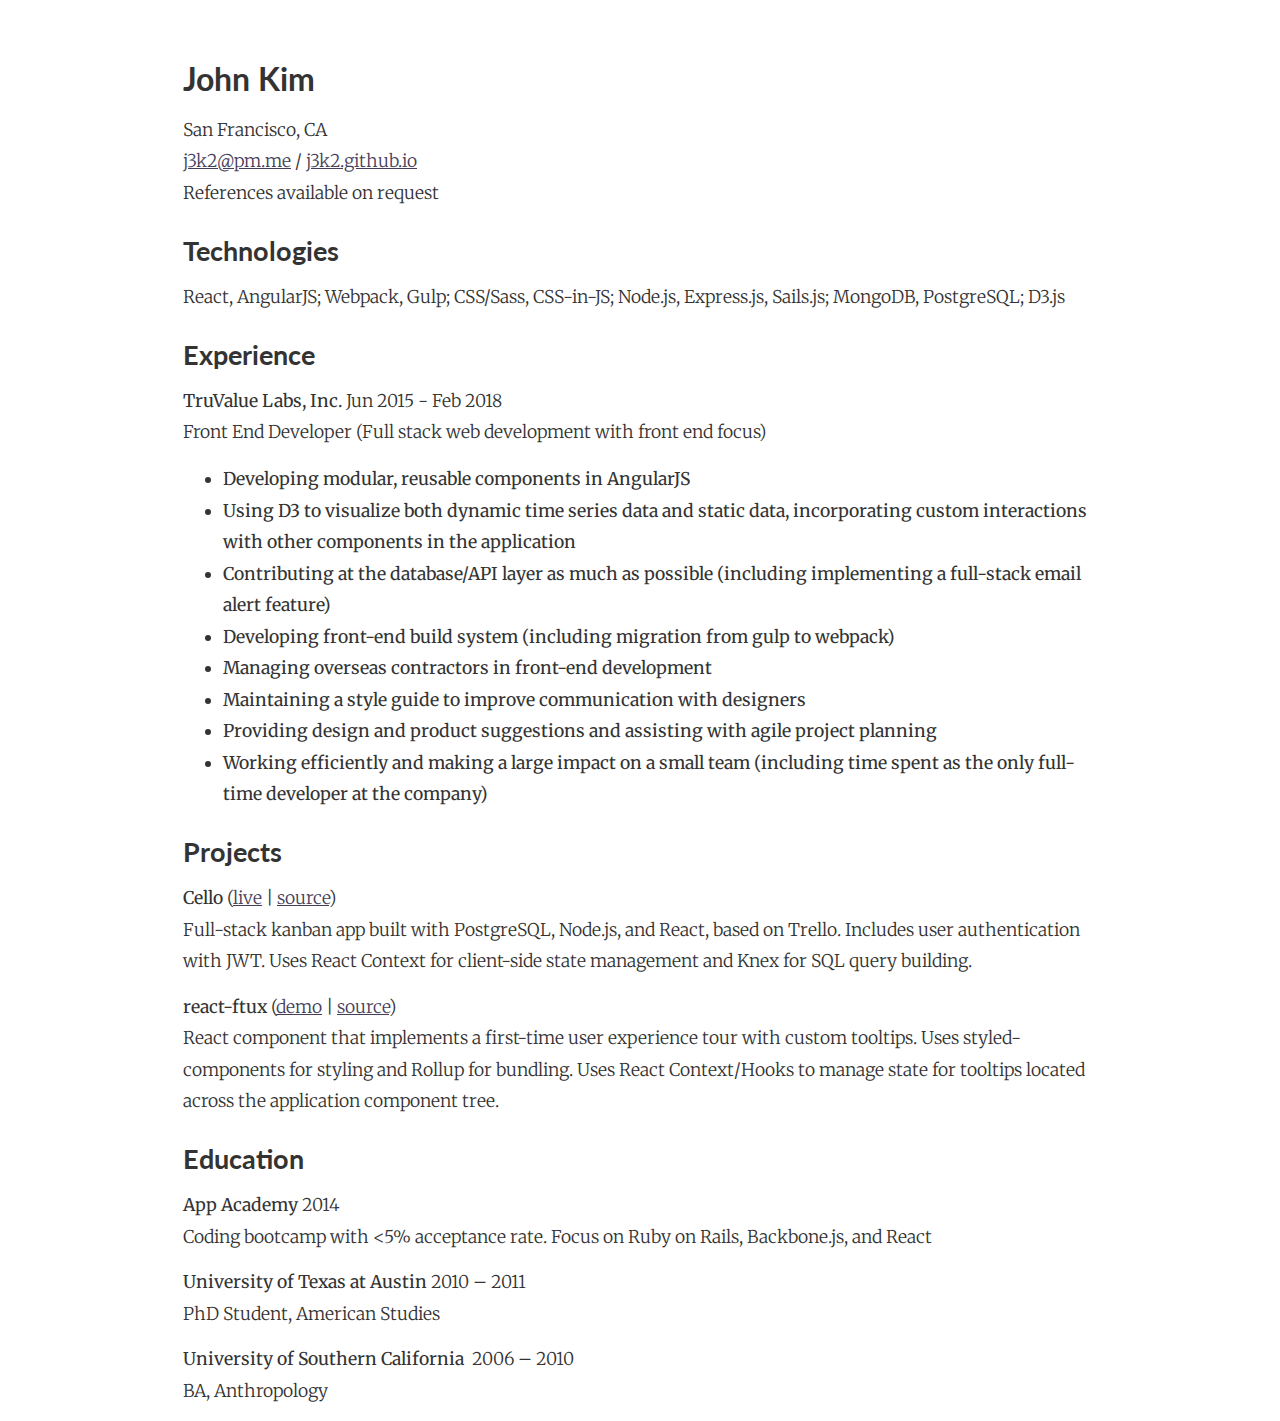
==== commit 9e87f623: "resume and projects" ====
--- a/john_kim_resume.html
+++ b/john_kim_resume.html
@@ -2,7 +2,7 @@
 <html>
 <head>
 <meta charset='UTF-8'><meta name='viewport' content='width=device-width initial-scale=1'>
-<title></title><link href='https://fonts.loli.net/css?family=Merriweather:900,900italic,300,300italic&subset=latin-ext' rel='stylesheet' type='text/css' /><link href='https://fonts.loli.net/css?family=Lato:900,300&subset=latin-ext' rel='stylesheet' type='text/css' /><style type='text/css'>html {overflow-x: initial !important;}:root { --bg-color:#ffffff; --text-color:#333333; --select-text-bg-color:#B5D6FC; --select-text-font-color:auto; --monospace:"Lucida Console",Consolas,"Courier",monospace; }
+<title>john_kim_resume</title><link href='https://fonts.loli.net/css?family=Merriweather:900,900italic,300,300italic&subset=latin-ext' rel='stylesheet' type='text/css' /><link href='https://fonts.loli.net/css?family=Lato:900,300&subset=latin-ext' rel='stylesheet' type='text/css' /><style type='text/css'>html {overflow-x: initial !important;}:root { --bg-color:#ffffff; --text-color:#333333; --select-text-bg-color:#B5D6FC; --select-text-font-color:auto; --monospace:"Lucida Console",Consolas,"Courier",monospace; }
 html { font-size: 14px; background-color: var(--bg-color); color: var(--text-color); font-family: "Helvetica Neue", Helvetica, Arial, sans-serif; -webkit-font-smoothing: antialiased; }
 body { margin: 0px; padding: 0px; height: auto; bottom: 0px; top: 0px; left: 0px; right: 0px; font-size: 1rem; line-height: 1.42857; overflow-x: hidden; background: inherit; tab-size: 4; }
 iframe { margin: auto; }
@@ -626,11 +626,12 @@
 </style>
 </head>
 <body class='typora-export'>
-<div id='write'  class=''><h2><a name="john-kim" class="md-header-anchor"></a><span>John Kim</span></h2><p><span>Outer Sunset District, San Francisco, CA</span>
-<a href='mailto:j3k2@pm.me'><span>j3k2@pm.me</span></a><span> / </span><a href='https://j3k2.github.io'><span>j3k2.github.io</span></a></p><h3><a name="technologies" class="md-header-anchor"></a><span>Technologies</span></h3><p><span>React, AngularJS; Webpack, Gulp; CSS/Sass, CSS-in-JS; Node.js, Express.js, Sails.js; MongoDB, PostgreSQL; D3.js</span></p><h3><a name="experience" class="md-header-anchor"></a><span>Experience</span></h3><p><strong><span>TruValue Labs, Inc.</span></strong><span> Jun 2015 - Feb 2018 </span>
-<span>Front End Developer (Full stack web development with front end focus)</span></p><ul><li><span>Developing modular, reusable components in AngularJS</span></li><li><span>Using D3 to visualize both dynamic time series data and static data, incorporating custom interactions with other components in the application</span></li><li><span>Contributing at the database/API layer as much as possible (including implementing a full-stack email alert feature)</span></li><li><span>Developing front-end build system (including migration from gulp to webpack)</span></li><li><span>Managing overseas contractors in front-end development</span></li><li><span>Maintaining a style guide to improve communication with designers</span></li><li><span>Providing design and product suggestions and assisting with agile project planning </span></li><li><span>Working efficiently and making a large impact on a small team (including time spent as the only full-time developer at the company)</span></li></ul><h3><a name="projects" class="md-header-anchor"></a><span>Projects</span></h3><p><span>(more details, demos, source code, and older projects available for review at </span><a href='https://j3k2.github.io'><span>j3k2.github.io</span></a><span>)</span></p><p><strong><span>Cello</span></strong><span> (</span><a href='https://celloapp.herokuapp.com'><span>live</span></a><span> | </span><a href='https://github.com/j3k2/cello'><span>source</span></a><span>)</span>
-<span>Full-stack kanban app built with PostgreSQL, Node.js, and React, based on Trello. Includes user authentication with JWT. React Context for client-side state management and Knex for SQL query building.</span></p><p><strong><span>react-ftux</span></strong><span> (</span><a href='j3k2.github.io/react-ftux'><span>live</span></a><span> | </span><a href='https://github.com/j3k2/react-ftux'><span>source</span></a><span>)</span>
-<span>React component that implements a first-time user experience tour with custom tooltips. Uses styled-components for styling and Rollup for the build.</span></p><h3><a name="education" class="md-header-anchor"></a><span>Education</span></h3><p><strong><span>App Academy</span></strong><span> 2014</span>
+<div id='write'  class=''><h2><a name="john-kim" class="md-header-anchor"></a><span>John Kim</span></h2><p><span>San Francisco, CA</span>
+<a href='mailto:j3k2@pm.me'><span>j3k2@pm.me</span></a><span> / </span><a href='https://j3k2.github.io'><span>j3k2.github.io</span></a>
+<span>References available on request</span></p><h3><a name="technologies" class="md-header-anchor"></a><span>Technologies</span></h3><p><span>React, AngularJS; Webpack, Gulp; CSS/Sass, CSS-in-JS; Node.js, Express.js, Sails.js; MongoDB, PostgreSQL; D3.js</span></p><h3><a name="experience" class="md-header-anchor"></a><span>Experience</span></h3><p><strong><span>TruValue Labs, Inc.</span></strong><span> Jun 2015 - Feb 2018 </span>
+<span>Front End Developer (Full stack web development with front end focus)</span></p><ul><li><span>Developing modular, reusable components in AngularJS</span></li><li><span>Using D3 to visualize both dynamic time series data and static data, incorporating custom interactions with other components in the application</span></li><li><span>Contributing at the database/API layer as much as possible (including implementing a full-stack email alert feature)</span></li><li><span>Developing front-end build system (including migration from gulp to webpack)</span></li><li><span>Managing overseas contractors in front-end development</span></li><li><span>Maintaining a style guide to improve communication with designers</span></li><li><span>Providing design and product suggestions and assisting with agile project planning </span></li><li><span>Working efficiently and making a large impact on a small team (including time spent as the only full-time developer at the company)</span></li></ul><h3><a name="projects" class="md-header-anchor"></a><span>Projects</span></h3><p><strong><span>Cello</span></strong><span> (</span><a href='https://celloapp.herokuapp.com'><span>live</span></a><span> | </span><a href='https://github.com/j3k2/cello'><span>source</span></a><span>)</span>
+<span>Full-stack kanban app built with PostgreSQL, Node.js, and React, based on Trello. Includes user authentication with JWT. Uses React Context for client-side state management and Knex for SQL query building.</span></p><p><strong><span>react-ftux</span></strong><span> (</span><a href='j3k2.github.io/react-ftux'><span>demo</span></a><span> | </span><a href='https://github.com/j3k2/react-ftux'><span>source</span></a><span>)</span>
+<span>React component that implements a first-time user experience tour with custom tooltips. Uses styled-components for styling and Rollup for bundling. Uses React Context/Hooks to manage state for tooltips located across the application component tree.</span></p><h3><a name="education" class="md-header-anchor"></a><span>Education</span></h3><p><strong><span>App Academy</span></strong><span> 2014</span>
 <span>Coding bootcamp with &lt;5% acceptance rate. Focus on Ruby on Rails, Backbone.js, and React</span></p><p><strong><span>University of Texas at Austin</span></strong><span> 2010 – 2011 </span>
 <span>PhD Student, American Studies</span></p><p><strong><span>University of Southern California</span></strong><span>  2006 – 2010</span>
 <span>BA, Anthropology</span></p></div>
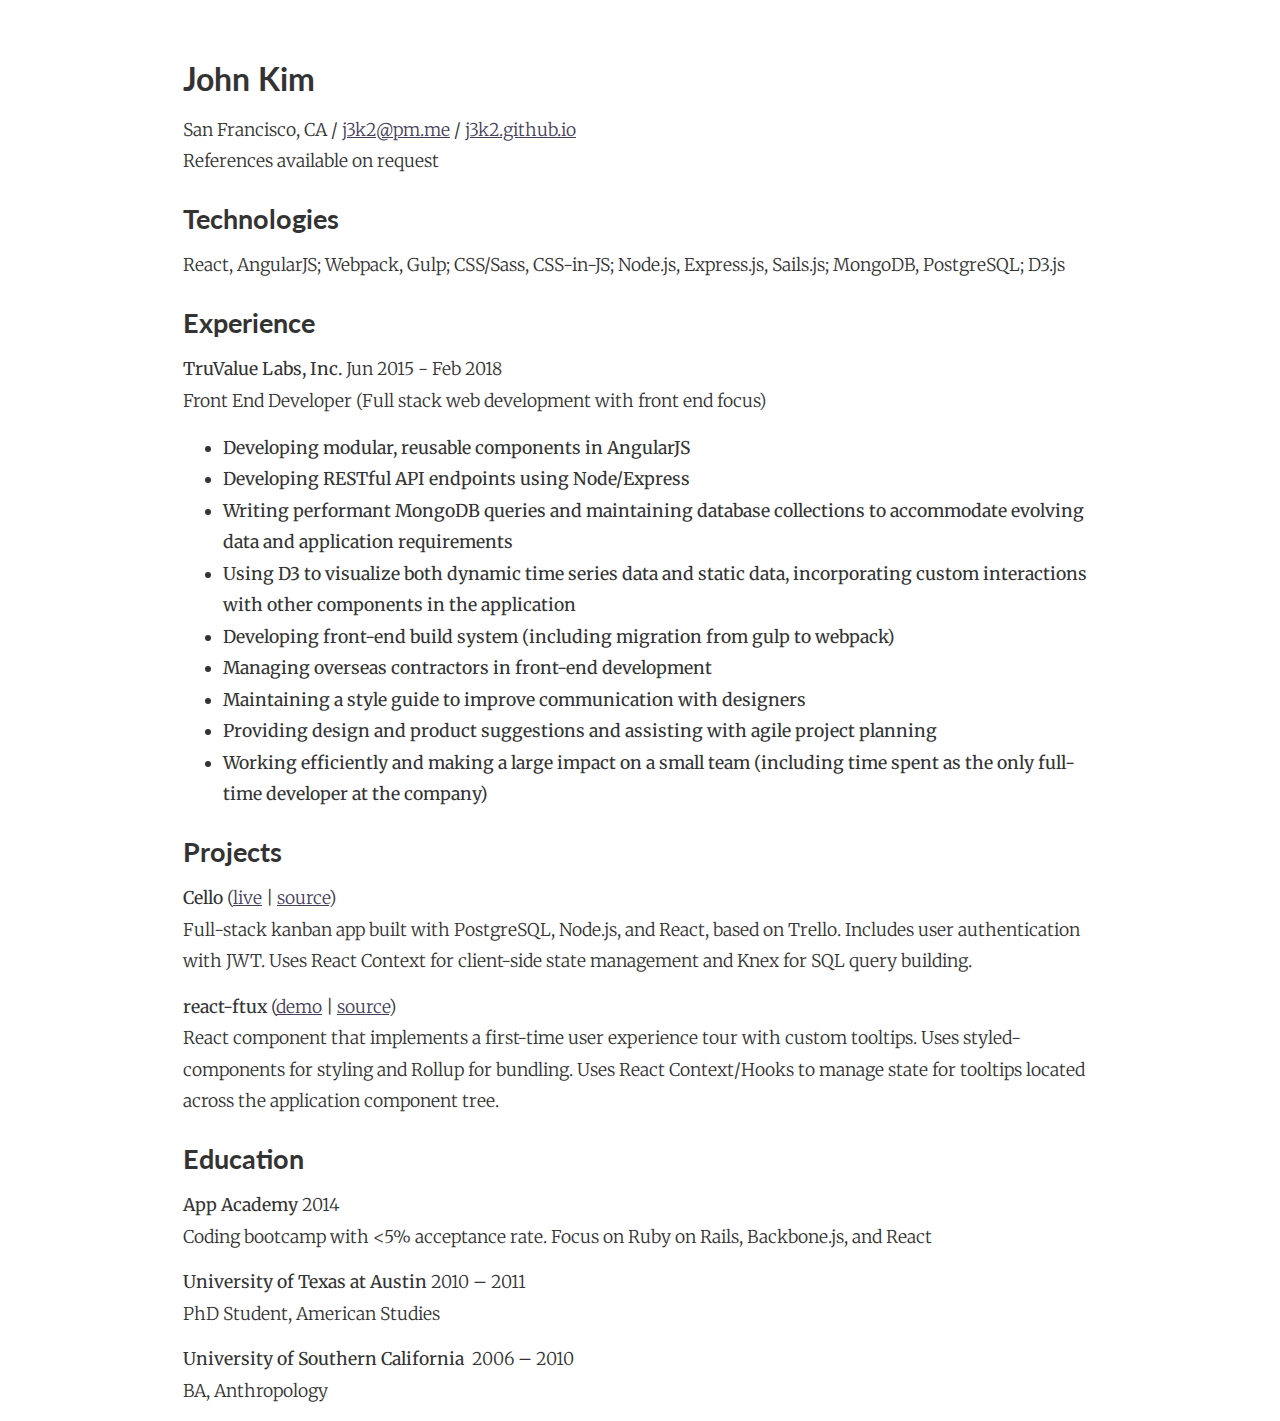
==== commit fc52c761: "resume" ====
--- a/john_kim_resume.html
+++ b/john_kim_resume.html
@@ -626,10 +626,9 @@
 </style>
 </head>
 <body class='typora-export'>
-<div id='write'  class=''><h2><a name="john-kim" class="md-header-anchor"></a><span>John Kim</span></h2><p><span>San Francisco, CA</span>
-<a href='mailto:j3k2@pm.me'><span>j3k2@pm.me</span></a><span> / </span><a href='https://j3k2.github.io'><span>j3k2.github.io</span></a>
+<div id='write'  class=''><h2><a name="john-kim" class="md-header-anchor"></a><span>John Kim</span></h2><p><span>San Francisco, CA / </span><a href='mailto:j3k2@pm.me'><span>j3k2@pm.me</span></a><span> / </span><a href='https://j3k2.github.io'><span>j3k2.github.io</span></a>
 <span>References available on request</span></p><h3><a name="technologies" class="md-header-anchor"></a><span>Technologies</span></h3><p><span>React, AngularJS; Webpack, Gulp; CSS/Sass, CSS-in-JS; Node.js, Express.js, Sails.js; MongoDB, PostgreSQL; D3.js</span></p><h3><a name="experience" class="md-header-anchor"></a><span>Experience</span></h3><p><strong><span>TruValue Labs, Inc.</span></strong><span> Jun 2015 - Feb 2018 </span>
-<span>Front End Developer (Full stack web development with front end focus)</span></p><ul><li><span>Developing modular, reusable components in AngularJS</span></li><li><span>Using D3 to visualize both dynamic time series data and static data, incorporating custom interactions with other components in the application</span></li><li><span>Contributing at the database/API layer as much as possible (including implementing a full-stack email alert feature)</span></li><li><span>Developing front-end build system (including migration from gulp to webpack)</span></li><li><span>Managing overseas contractors in front-end development</span></li><li><span>Maintaining a style guide to improve communication with designers</span></li><li><span>Providing design and product suggestions and assisting with agile project planning </span></li><li><span>Working efficiently and making a large impact on a small team (including time spent as the only full-time developer at the company)</span></li></ul><h3><a name="projects" class="md-header-anchor"></a><span>Projects</span></h3><p><strong><span>Cello</span></strong><span> (</span><a href='https://celloapp.herokuapp.com'><span>live</span></a><span> | </span><a href='https://github.com/j3k2/cello'><span>source</span></a><span>)</span>
+<span>Front End Developer (Full stack web development with front end focus)</span></p><ul><li><span>Developing modular, reusable components in AngularJS</span></li><li><span>Developing RESTful API endpoints using Node/Express</span></li><li><span>Writing performant MongoDB queries and maintaining database collections to accommodate evolving data and application requirements</span></li><li><span>Using D3 to visualize both dynamic time series data and static data, incorporating custom interactions with other components in the application</span></li><li><span>Developing front-end build system (including migration from gulp to webpack)</span></li><li><span>Managing overseas contractors in front-end development</span></li><li><span>Maintaining a style guide to improve communication with designers</span></li><li><span>Providing design and product suggestions and assisting with agile project planning </span></li><li><span>Working efficiently and making a large impact on a small team (including time spent as the only full-time developer at the company)</span></li></ul><h3><a name="projects" class="md-header-anchor"></a><span>Projects</span></h3><p><strong><span>Cello</span></strong><span> (</span><a href='https://celloapp.herokuapp.com'><span>live</span></a><span> | </span><a href='https://github.com/j3k2/cello'><span>source</span></a><span>)</span>
 <span>Full-stack kanban app built with PostgreSQL, Node.js, and React, based on Trello. Includes user authentication with JWT. Uses React Context for client-side state management and Knex for SQL query building.</span></p><p><strong><span>react-ftux</span></strong><span> (</span><a href='j3k2.github.io/react-ftux'><span>demo</span></a><span> | </span><a href='https://github.com/j3k2/react-ftux'><span>source</span></a><span>)</span>
 <span>React component that implements a first-time user experience tour with custom tooltips. Uses styled-components for styling and Rollup for bundling. Uses React Context/Hooks to manage state for tooltips located across the application component tree.</span></p><h3><a name="education" class="md-header-anchor"></a><span>Education</span></h3><p><strong><span>App Academy</span></strong><span> 2014</span>
 <span>Coding bootcamp with &lt;5% acceptance rate. Focus on Ruby on Rails, Backbone.js, and React</span></p><p><strong><span>University of Texas at Austin</span></strong><span> 2010 – 2011 </span>
